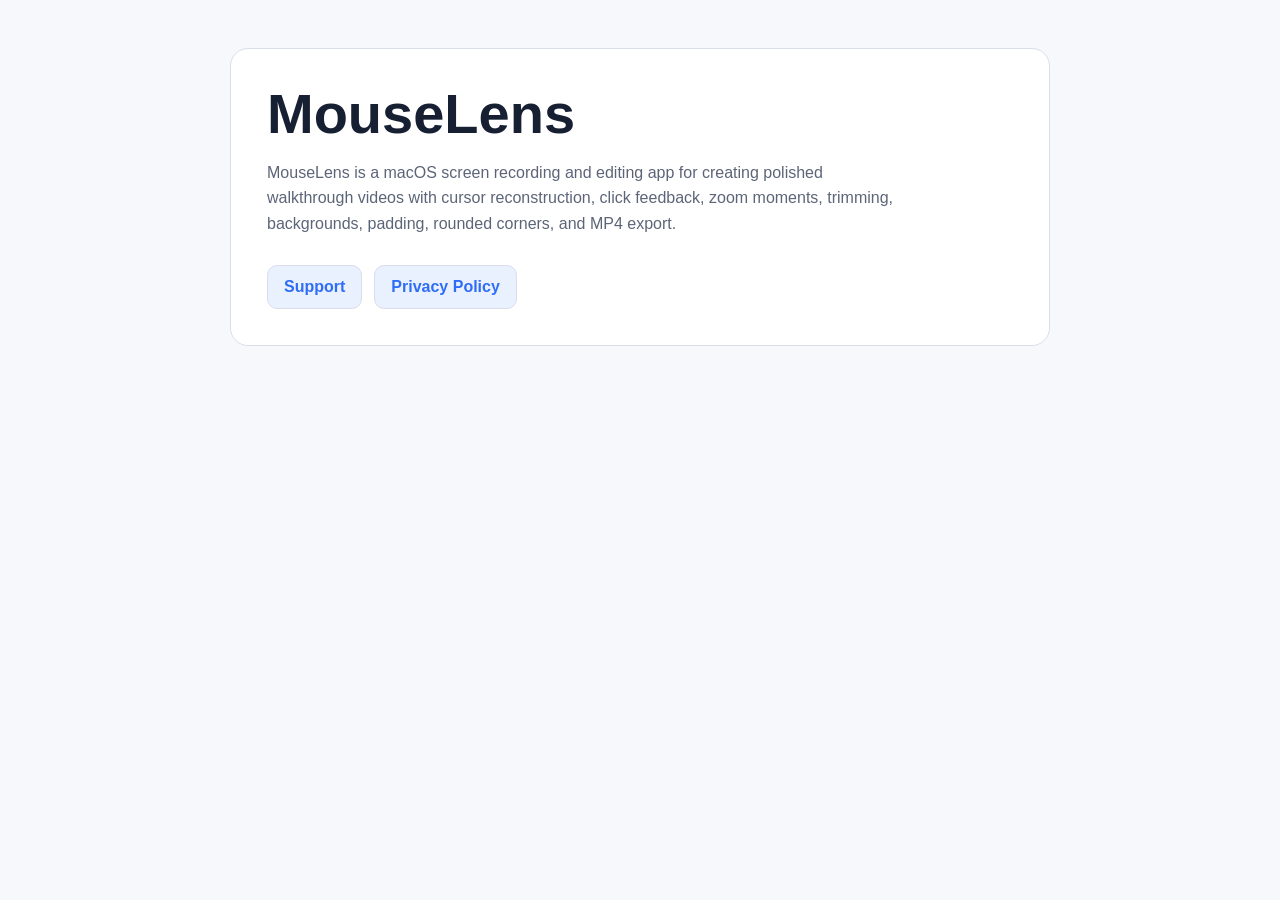
==== index.html @ bdfcdf28 "Create index.html with basic layout and styles Add initial HTML structure and styles for MouseLens a" ====
<!doctype html>
<html lang="en">
<head>
  <meta charset="utf-8">
  <meta name="viewport" content="width=device-width, initial-scale=1">
  <title>MouseLens</title>
  <style>
    :root {
      color-scheme: light dark;
      --bg: #f7f8fb;
      --fg: #172033;
      --muted: #5c6578;
      --panel: #ffffff;
      --border: #d9deea;
      --accent: #2f6df6;
    }

    @media (prefers-color-scheme: dark) {
      :root {
        --bg: #101420;
        --fg: #eef2fb;
        --muted: #aeb6c8;
        --panel: #171d2b;
        --border: #30384c;
        --accent: #7aa2ff;
      }
    }

    * {
      box-sizing: border-box;
    }

    body {
      margin: 0;
      background: var(--bg);
      color: var(--fg);
      font: 16px/1.6 -apple-system, BlinkMacSystemFont, "Segoe UI", sans-serif;
    }

    main {
      width: min(820px, calc(100% - 32px));
      margin: 48px auto;
      padding: 36px;
      background: var(--panel);
      border: 1px solid var(--border);
      border-radius: 18px;
    }

    h1 {
      margin: 0 0 8px;
      font-size: clamp(34px, 6vw, 56px);
      line-height: 1.05;
      letter-spacing: 0;
    }

    p {
      color: var(--muted);
      max-width: 640px;
    }

    nav {
      display: flex;
      gap: 12px;
      flex-wrap: wrap;
      margin-top: 28px;
    }

    a {
      color: var(--accent);
    }

    .button {
      display: inline-flex;
      align-items: center;
      min-height: 44px;
      padding: 0 16px;
      border: 1px solid var(--border);
      border-radius: 10px;
      text-decoration: none;
      font-weight: 600;
      background: color-mix(in srgb, var(--accent) 10%, transparent);
    }
  </style>
</head>
<body>
  <main>
    <h1>MouseLens</h1>
    <p>MouseLens is a macOS screen recording and editing app for creating polished walkthrough videos with cursor reconstruction, click feedback, zoom moments, trimming, backgrounds, padding, rounded corners, and MP4 export.</p>

    <nav>
      <a class="button" href="support.html">Support</a>
      <a class="button" href="privacy.html">Privacy Policy</a>
    </nav>
  </main>
</body>
</html>
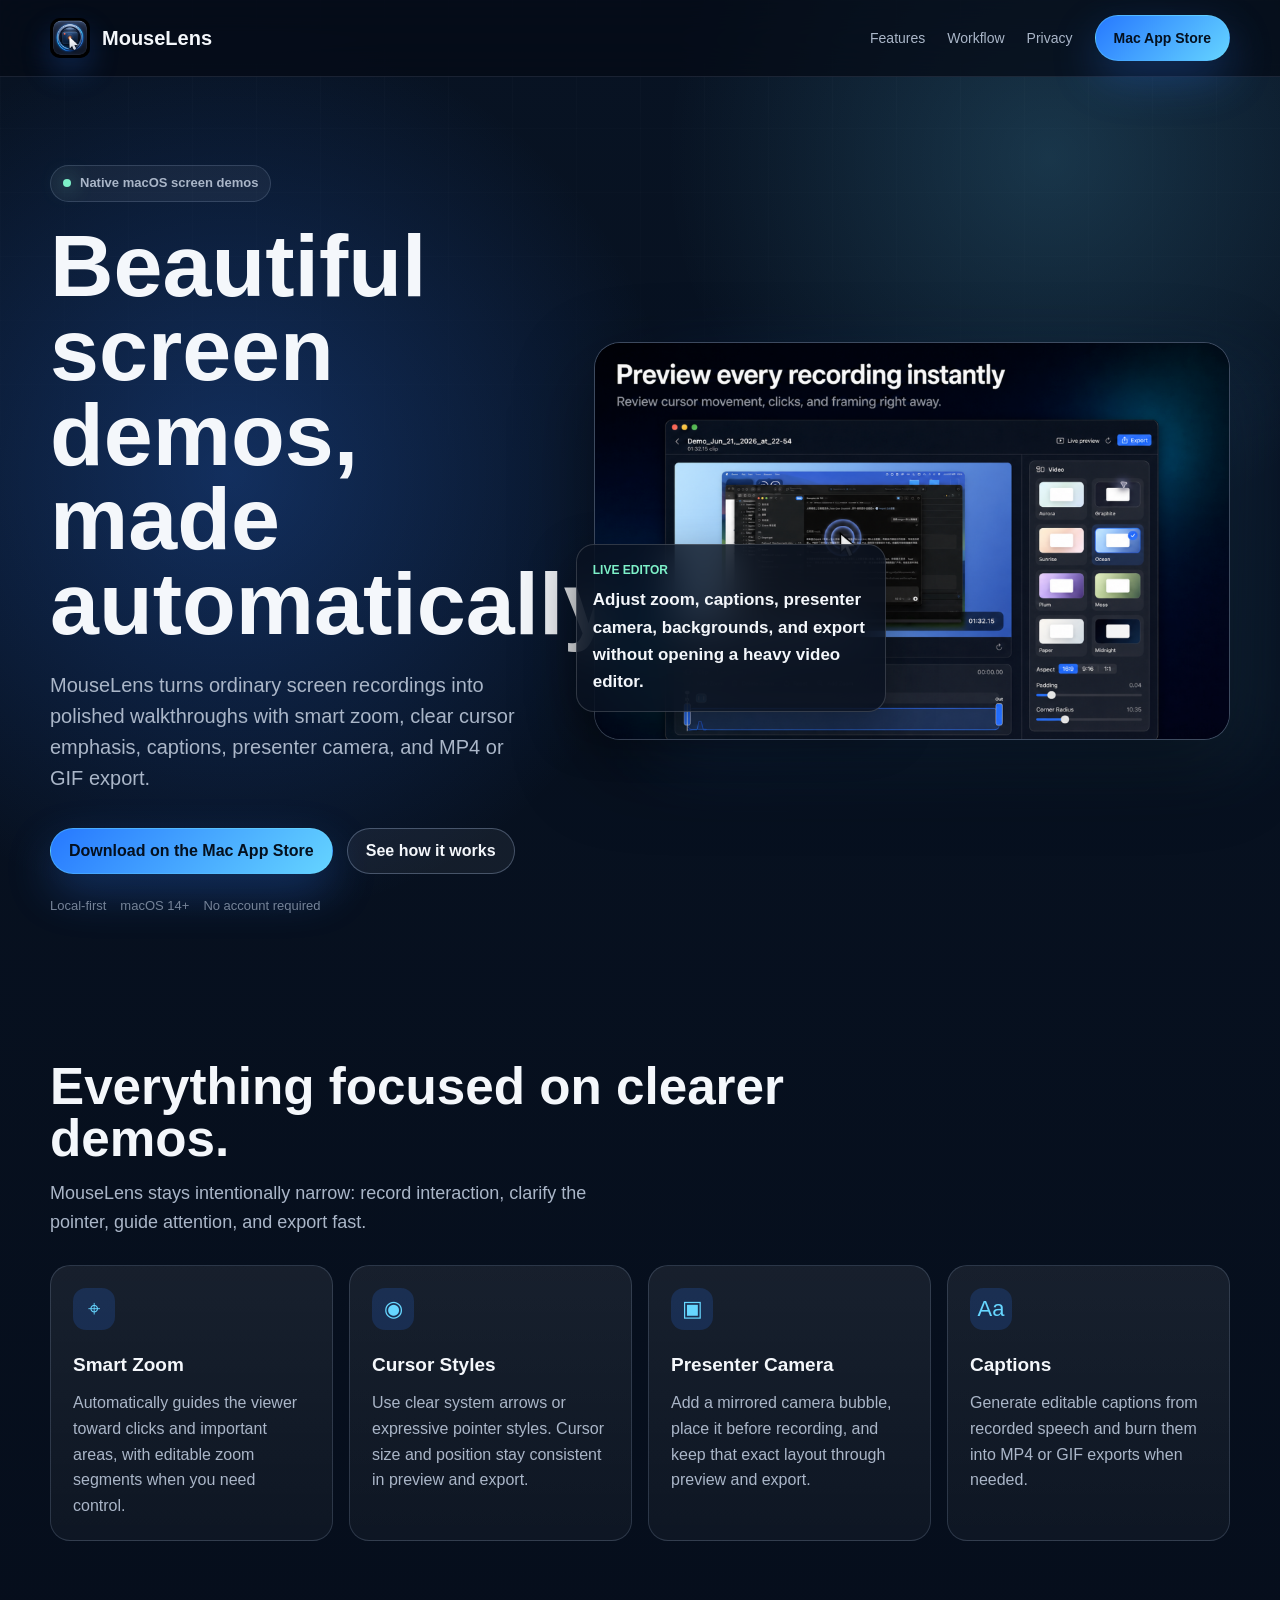
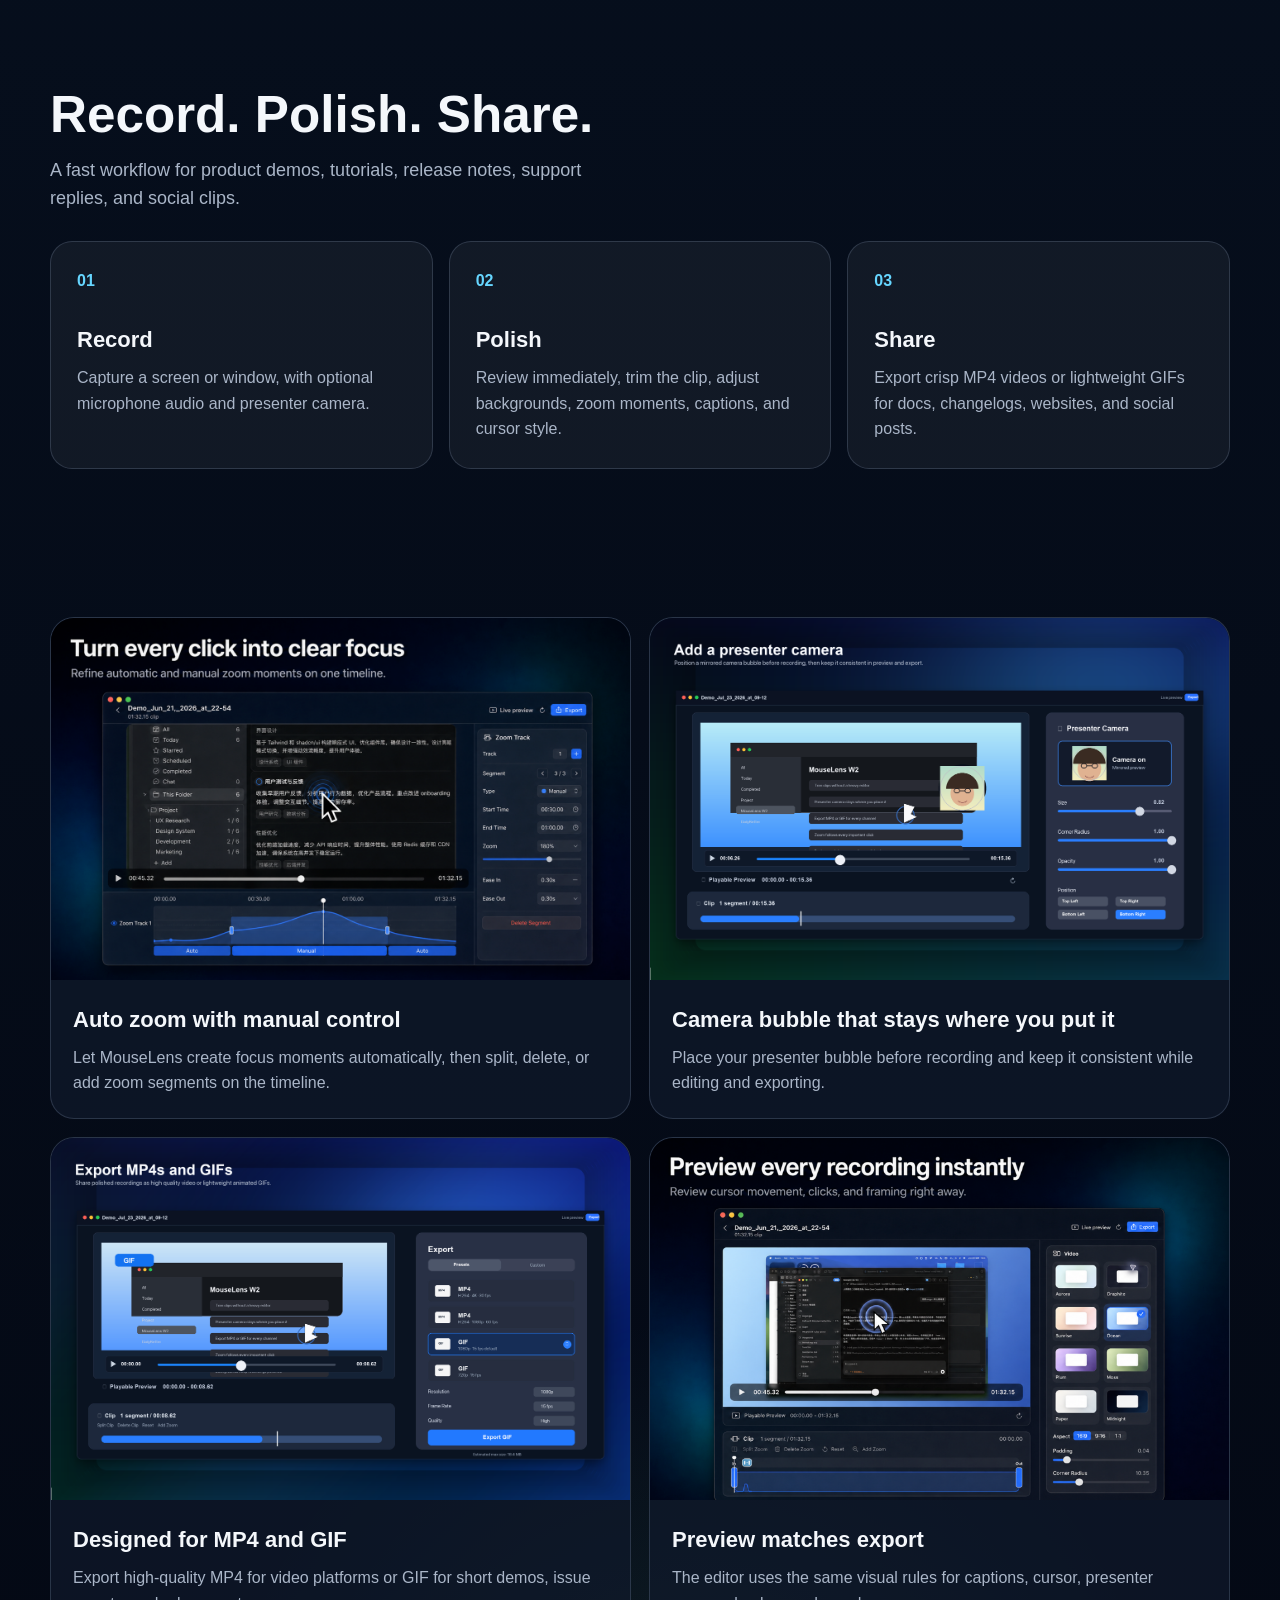
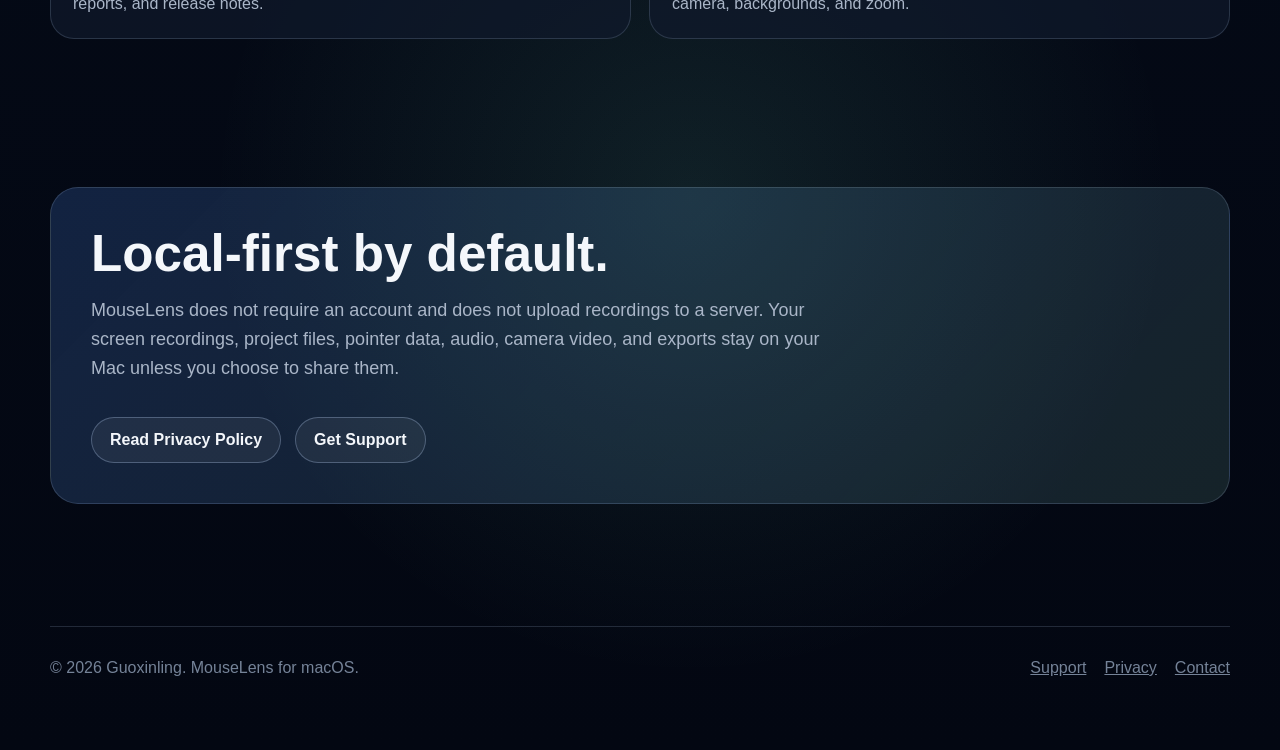
==== commit 6d35b85e: "Redesign MouseLens product site" ====
--- a/index.html
+++ b/index.html
@@ -3,94 +3,177 @@
 <head>
   <meta charset="utf-8">
   <meta name="viewport" content="width=device-width, initial-scale=1">
-  <title>MouseLens</title>
-  <style>
-    :root {
-      color-scheme: light dark;
-      --bg: #f7f8fb;
-      --fg: #172033;
-      --muted: #5c6578;
-      --panel: #ffffff;
-      --border: #d9deea;
-      --accent: #2f6df6;
-    }
-
-    @media (prefers-color-scheme: dark) {
-      :root {
-        --bg: #101420;
-        --fg: #eef2fb;
-        --muted: #aeb6c8;
-        --panel: #171d2b;
-        --border: #30384c;
-        --accent: #7aa2ff;
-      }
-    }
-
-    * {
-      box-sizing: border-box;
-    }
-
-    body {
-      margin: 0;
-      background: var(--bg);
-      color: var(--fg);
-      font: 16px/1.6 -apple-system, BlinkMacSystemFont, "Segoe UI", sans-serif;
-    }
-
-    main {
-      width: min(820px, calc(100% - 32px));
-      margin: 48px auto;
-      padding: 36px;
-      background: var(--panel);
-      border: 1px solid var(--border);
-      border-radius: 18px;
-    }
-
-    h1 {
-      margin: 0 0 8px;
-      font-size: clamp(34px, 6vw, 56px);
-      line-height: 1.05;
-      letter-spacing: 0;
-    }
-
-    p {
-      color: var(--muted);
-      max-width: 640px;
-    }
-
-    nav {
-      display: flex;
-      gap: 12px;
-      flex-wrap: wrap;
-      margin-top: 28px;
-    }
-
-    a {
-      color: var(--accent);
-    }
-
-    .button {
-      display: inline-flex;
-      align-items: center;
-      min-height: 44px;
-      padding: 0 16px;
-      border: 1px solid var(--border);
-      border-radius: 10px;
-      text-decoration: none;
-      font-weight: 600;
-      background: color-mix(in srgb, var(--accent) 10%, transparent);
-    }
-  </style>
+  <meta name="description" content="MouseLens is a macOS screen recorder for polished demos with smart zoom, captions, presenter camera, cursor styles, MP4 export, and GIF export.">
+  <title>MouseLens — Polished screen recordings, fast</title>
+  <link rel="icon" href="assets/icon-128.png">
+  <link rel="stylesheet" href="styles.css">
 </head>
 <body>
-  <main>
-    <h1>MouseLens</h1>
-    <p>MouseLens is a macOS screen recording and editing app for creating polished walkthrough videos with cursor reconstruction, click feedback, zoom moments, trimming, backgrounds, padding, rounded corners, and MP4 export.</p>
+  <div class="page">
+    <header class="nav">
+      <div class="container nav-inner">
+        <a class="brand" href="index.html" aria-label="MouseLens home">
+          <img src="assets/icon-128.png" alt="">
+          <span>MouseLens</span>
+        </a>
+        <nav class="nav-links" aria-label="Primary navigation">
+          <a href="#features">Features</a>
+          <a href="#workflow">Workflow</a>
+          <a href="#privacy">Privacy</a>
+          <a class="button primary" href="https://apps.apple.com/app/id6782615815">Mac App Store</a>
+        </nav>
+      </div>
+    </header>
 
-    <nav>
-      <a class="button" href="support.html">Support</a>
-      <a class="button" href="privacy.html">Privacy Policy</a>
-    </nav>
-  </main>
+    <main>
+      <section class="hero">
+        <div class="container hero-grid">
+          <div>
+            <span class="eyebrow">Native macOS screen demos</span>
+            <h1>Beautiful screen demos, made automatically.</h1>
+            <p class="hero-copy">MouseLens turns ordinary screen recordings into polished walkthroughs with smart zoom, clear cursor emphasis, captions, presenter camera, and MP4 or GIF export.</p>
+            <div class="hero-actions">
+              <a class="button primary" href="https://apps.apple.com/app/id6782615815">Download on the Mac App Store</a>
+              <a class="button secondary" href="#workflow">See how it works</a>
+            </div>
+            <div class="hero-notes">
+              <span>Local-first</span>
+              <span>macOS 14+</span>
+              <span>No account required</span>
+            </div>
+          </div>
+
+          <div class="hero-visual" aria-label="MouseLens editor preview">
+            <div class="product-frame">
+              <img src="assets/preview.png" alt="MouseLens editor showing a polished screen recording preview">
+            </div>
+            <div class="floating-panel">
+              <p class="panel-kicker">Live editor</p>
+              <p class="panel-title">Adjust zoom, captions, presenter camera, backgrounds, and export without opening a heavy video editor.</p>
+            </div>
+          </div>
+        </div>
+      </section>
+
+      <section class="section" id="features">
+        <div class="container">
+          <div class="section-head">
+            <div>
+              <h2>Everything focused on clearer demos.</h2>
+              <p class="section-lede">MouseLens stays intentionally narrow: record interaction, clarify the pointer, guide attention, and export fast.</p>
+            </div>
+          </div>
+
+          <div class="cards">
+            <article class="card">
+              <div class="card-icon">⌖</div>
+              <h3>Smart Zoom</h3>
+              <p>Automatically guides the viewer toward clicks and important areas, with editable zoom segments when you need control.</p>
+            </article>
+            <article class="card">
+              <div class="card-icon">◉</div>
+              <h3>Cursor Styles</h3>
+              <p>Use clear system arrows or expressive pointer styles. Cursor size and position stay consistent in preview and export.</p>
+            </article>
+            <article class="card">
+              <div class="card-icon">▣</div>
+              <h3>Presenter Camera</h3>
+              <p>Add a mirrored camera bubble, place it before recording, and keep that exact layout through preview and export.</p>
+            </article>
+            <article class="card">
+              <div class="card-icon">Aa</div>
+              <h3>Captions</h3>
+              <p>Generate editable captions from recorded speech and burn them into MP4 or GIF exports when needed.</p>
+            </article>
+          </div>
+        </div>
+      </section>
+
+      <section class="section" id="workflow">
+        <div class="container">
+          <div class="section-head">
+            <div>
+              <h2>Record. Polish. Share.</h2>
+              <p class="section-lede">A fast workflow for product demos, tutorials, release notes, support replies, and social clips.</p>
+            </div>
+          </div>
+
+          <div class="workflow">
+            <article class="step">
+              <h3>Record</h3>
+              <p>Capture a screen or window, with optional microphone audio and presenter camera.</p>
+            </article>
+            <article class="step">
+              <h3>Polish</h3>
+              <p>Review immediately, trim the clip, adjust backgrounds, zoom moments, captions, and cursor style.</p>
+            </article>
+            <article class="step">
+              <h3>Share</h3>
+              <p>Export crisp MP4 videos or lightweight GIFs for docs, changelogs, websites, and social posts.</p>
+            </article>
+          </div>
+        </div>
+      </section>
+
+      <section class="section">
+        <div class="container">
+          <div class="showcase">
+            <article class="showcase-card">
+              <img src="assets/zoom-track.png" alt="MouseLens zoom track in the editor">
+              <div class="showcase-copy">
+                <h3>Auto zoom with manual control</h3>
+                <p>Let MouseLens create focus moments automatically, then split, delete, or add zoom segments on the timeline.</p>
+              </div>
+            </article>
+            <article class="showcase-card">
+              <img src="assets/presenter.png" alt="MouseLens presenter camera controls">
+              <div class="showcase-copy">
+                <h3>Camera bubble that stays where you put it</h3>
+                <p>Place your presenter bubble before recording and keep it consistent while editing and exporting.</p>
+              </div>
+            </article>
+            <article class="showcase-card">
+              <img src="assets/export.png" alt="MouseLens export settings for MP4 and GIF">
+              <div class="showcase-copy">
+                <h3>Designed for MP4 and GIF</h3>
+                <p>Export high-quality MP4 for video platforms or GIF for short demos, issue reports, and release notes.</p>
+              </div>
+            </article>
+            <article class="showcase-card">
+              <img src="assets/preview.png" alt="MouseLens styled preview with background and cursor">
+              <div class="showcase-copy">
+                <h3>Preview matches export</h3>
+                <p>The editor uses the same visual rules for captions, cursor, presenter camera, backgrounds, and zoom.</p>
+              </div>
+            </article>
+          </div>
+        </div>
+      </section>
+
+      <section class="section" id="privacy">
+        <div class="container">
+          <div class="privacy-band">
+            <h2>Local-first by default.</h2>
+            <p>MouseLens does not require an account and does not upload recordings to a server. Your screen recordings, project files, pointer data, audio, camera video, and exports stay on your Mac unless you choose to share them.</p>
+            <div class="hero-actions">
+              <a class="button secondary" href="privacy.html">Read Privacy Policy</a>
+              <a class="button secondary" href="support.html">Get Support</a>
+            </div>
+          </div>
+        </div>
+      </section>
+    </main>
+
+    <footer class="footer">
+      <div class="container footer-inner">
+        <div>© 2026 Guoxinling. MouseLens for macOS.</div>
+        <div class="footer-links">
+          <a href="support.html">Support</a>
+          <a href="privacy.html">Privacy</a>
+          <a href="mailto:guoxinling_xisu@163.com">Contact</a>
+        </div>
+      </div>
+    </footer>
+  </div>
 </body>
 </html>
--- a/styles.css
+++ b/styles.css
@@ -0,0 +1,531 @@
+:root {
+  color-scheme: dark;
+  --bg: #07101d;
+  --bg-deep: #030712;
+  --surface: rgba(16, 26, 43, 0.72);
+  --surface-strong: rgba(22, 34, 55, 0.88);
+  --line: rgba(177, 199, 234, 0.18);
+  --line-strong: rgba(177, 199, 234, 0.32);
+  --text: #f4f7fb;
+  --muted: #aab6c8;
+  --soft: #758398;
+  --blue: #2f7cff;
+  --cyan: #66d6ff;
+  --green: #7df0c8;
+  --shadow: 0 28px 80px rgba(0, 0, 0, 0.42);
+}
+
+* {
+  box-sizing: border-box;
+}
+
+html {
+  scroll-behavior: smooth;
+}
+
+body {
+  margin: 0;
+  min-width: 320px;
+  background:
+    radial-gradient(circle at 18% 12%, rgba(47, 124, 255, 0.28), transparent 28rem),
+    radial-gradient(circle at 82% 4%, rgba(102, 214, 255, 0.18), transparent 24rem),
+    radial-gradient(circle at 54% 86%, rgba(125, 240, 200, 0.10), transparent 30rem),
+    linear-gradient(180deg, #081323 0%, var(--bg-deep) 100%);
+  color: var(--text);
+  font: 16px/1.6 -apple-system, BlinkMacSystemFont, "SF Pro Text", "Segoe UI", sans-serif;
+  letter-spacing: 0;
+}
+
+body::before {
+  content: "";
+  position: fixed;
+  inset: 0;
+  pointer-events: none;
+  background-image:
+    linear-gradient(rgba(255,255,255,0.026) 1px, transparent 1px),
+    linear-gradient(90deg, rgba(255,255,255,0.026) 1px, transparent 1px);
+  background-size: 64px 64px;
+  mask-image: linear-gradient(to bottom, rgba(0,0,0,0.6), transparent 75%);
+}
+
+a {
+  color: inherit;
+}
+
+.page {
+  position: relative;
+  overflow: hidden;
+}
+
+.container {
+  width: min(1180px, calc(100% - 40px));
+  margin: 0 auto;
+}
+
+.nav {
+  position: sticky;
+  top: 0;
+  z-index: 20;
+  border-bottom: 1px solid rgba(177, 199, 234, 0.12);
+  background: rgba(5, 11, 21, 0.72);
+  backdrop-filter: blur(22px);
+}
+
+.nav-inner {
+  display: flex;
+  align-items: center;
+  justify-content: space-between;
+  min-height: 76px;
+  gap: 24px;
+}
+
+.brand {
+  display: inline-flex;
+  align-items: center;
+  gap: 12px;
+  text-decoration: none;
+  font-weight: 760;
+}
+
+.brand img {
+  width: 40px;
+  height: 40px;
+  border-radius: 10px;
+  box-shadow: 0 14px 30px rgba(47, 124, 255, 0.22);
+}
+
+.brand span {
+  font-size: 20px;
+}
+
+.nav-links {
+  display: flex;
+  align-items: center;
+  gap: 22px;
+  color: var(--muted);
+  font-size: 14px;
+}
+
+.nav-links a {
+  text-decoration: none;
+}
+
+.nav-links a:hover {
+  color: var(--text);
+}
+
+.button {
+  display: inline-flex;
+  align-items: center;
+  justify-content: center;
+  gap: 10px;
+  min-height: 46px;
+  padding: 0 18px;
+  border: 1px solid var(--line-strong);
+  border-radius: 999px;
+  color: var(--text);
+  text-decoration: none;
+  font-weight: 700;
+  white-space: nowrap;
+}
+
+.button.primary {
+  border-color: rgba(102, 214, 255, 0.40);
+  background: linear-gradient(135deg, #2678ff 0%, #65d4ff 100%);
+  color: #04101f;
+  box-shadow: 0 18px 45px rgba(47, 124, 255, 0.28);
+}
+
+.button.secondary {
+  background: rgba(255,255,255,0.055);
+}
+
+.hero {
+  padding: 88px 0 70px;
+}
+
+.hero-grid {
+  display: grid;
+  grid-template-columns: minmax(0, 0.92fr) minmax(420px, 1.2fr);
+  align-items: center;
+  gap: 56px;
+}
+
+.eyebrow {
+  display: inline-flex;
+  align-items: center;
+  gap: 9px;
+  padding: 7px 12px;
+  border: 1px solid var(--line);
+  border-radius: 999px;
+  background: rgba(255,255,255,0.052);
+  color: var(--muted);
+  font-size: 13px;
+  font-weight: 700;
+}
+
+.eyebrow::before {
+  content: "";
+  width: 8px;
+  height: 8px;
+  border-radius: 50%;
+  background: var(--green);
+  box-shadow: 0 0 20px rgba(125, 240, 200, 0.78);
+}
+
+h1 {
+  margin: 22px 0 0;
+  font-size: clamp(48px, 7vw, 88px);
+  line-height: 0.96;
+  letter-spacing: 0;
+}
+
+.hero-copy {
+  margin: 24px 0 0;
+  max-width: 610px;
+  color: var(--muted);
+  font-size: 20px;
+  line-height: 1.55;
+}
+
+.hero-actions {
+  display: flex;
+  flex-wrap: wrap;
+  gap: 14px;
+  margin-top: 34px;
+}
+
+.hero-notes {
+  display: flex;
+  flex-wrap: wrap;
+  gap: 14px;
+  margin-top: 22px;
+  color: var(--soft);
+  font-size: 13px;
+}
+
+.hero-visual {
+  position: relative;
+}
+
+.hero-visual::before {
+  content: "";
+  position: absolute;
+  inset: 8% -4% -4% 10%;
+  background: linear-gradient(135deg, rgba(47,124,255,0.22), rgba(102,214,255,0.10));
+  filter: blur(38px);
+}
+
+.product-frame {
+  position: relative;
+  overflow: hidden;
+  border: 1px solid var(--line-strong);
+  border-radius: 26px;
+  background: rgba(7, 14, 27, 0.78);
+  box-shadow: var(--shadow);
+}
+
+.product-frame img {
+  display: block;
+  width: 100%;
+  height: auto;
+}
+
+.floating-panel {
+  position: absolute;
+  left: -18px;
+  bottom: 28px;
+  width: min(310px, 56%);
+  padding: 16px;
+  border: 1px solid rgba(255,255,255,0.16);
+  border-radius: 18px;
+  background: rgba(10, 17, 31, 0.78);
+  box-shadow: 0 18px 48px rgba(0, 0, 0, 0.38);
+  backdrop-filter: blur(22px);
+}
+
+.panel-kicker {
+  margin: 0 0 6px;
+  color: var(--green);
+  font-size: 12px;
+  font-weight: 800;
+  text-transform: uppercase;
+}
+
+.panel-title {
+  margin: 0;
+  font-size: 17px;
+  font-weight: 760;
+}
+
+.section {
+  padding: 74px 0;
+}
+
+.section-head {
+  display: flex;
+  align-items: end;
+  justify-content: space-between;
+  gap: 28px;
+  margin-bottom: 28px;
+}
+
+.section h2 {
+  margin: 0;
+  max-width: 760px;
+  font-size: clamp(34px, 4vw, 56px);
+  line-height: 1.02;
+}
+
+.section-lede {
+  max-width: 560px;
+  margin: 14px 0 0;
+  color: var(--muted);
+  font-size: 18px;
+}
+
+.cards {
+  display: grid;
+  grid-template-columns: repeat(4, minmax(0, 1fr));
+  gap: 16px;
+}
+
+.card {
+  min-height: 220px;
+  padding: 22px;
+  border: 1px solid var(--line);
+  border-radius: 20px;
+  background: linear-gradient(180deg, rgba(255,255,255,0.072), rgba(255,255,255,0.035));
+}
+
+.card-icon {
+  display: grid;
+  place-items: center;
+  width: 42px;
+  height: 42px;
+  margin-bottom: 20px;
+  border-radius: 13px;
+  background: rgba(47,124,255,0.18);
+  color: var(--cyan);
+  font-size: 22px;
+}
+
+.card h3 {
+  margin: 0 0 10px;
+  font-size: 19px;
+}
+
+.card p {
+  margin: 0;
+  color: var(--muted);
+}
+
+.workflow {
+  display: grid;
+  grid-template-columns: repeat(3, minmax(0, 1fr));
+  gap: 16px;
+  counter-reset: step;
+}
+
+.step {
+  position: relative;
+  min-height: 190px;
+  padding: 26px;
+  border: 1px solid var(--line);
+  border-radius: 22px;
+  background: rgba(255,255,255,0.05);
+}
+
+.step::before {
+  counter-increment: step;
+  content: "0" counter(step);
+  display: inline-flex;
+  margin-bottom: 28px;
+  color: var(--cyan);
+  font-weight: 800;
+}
+
+.step h3 {
+  margin: 0 0 8px;
+  font-size: 22px;
+}
+
+.step p {
+  margin: 0;
+  color: var(--muted);
+}
+
+.showcase {
+  display: grid;
+  grid-template-columns: 1fr 1fr;
+  gap: 18px;
+}
+
+.showcase-card {
+  overflow: hidden;
+  border: 1px solid var(--line);
+  border-radius: 24px;
+  background: var(--surface);
+}
+
+.showcase-card img {
+  display: block;
+  width: 100%;
+  height: auto;
+}
+
+.showcase-copy {
+  padding: 22px;
+}
+
+.showcase-copy h3 {
+  margin: 0 0 8px;
+  font-size: 22px;
+}
+
+.showcase-copy p {
+  margin: 0;
+  color: var(--muted);
+}
+
+.privacy-band {
+  padding: 40px;
+  border: 1px solid var(--line);
+  border-radius: 28px;
+  background:
+    linear-gradient(135deg, rgba(47,124,255,0.16), rgba(125,240,200,0.08)),
+    rgba(255,255,255,0.04);
+}
+
+.privacy-band h2 {
+  margin: 0;
+  font-size: clamp(32px, 4vw, 52px);
+}
+
+.privacy-band p {
+  max-width: 760px;
+  margin: 16px 0 0;
+  color: var(--muted);
+  font-size: 18px;
+}
+
+.footer {
+  padding: 48px 0 70px;
+  color: var(--soft);
+}
+
+.footer-inner {
+  display: flex;
+  align-items: center;
+  justify-content: space-between;
+  gap: 20px;
+  border-top: 1px solid var(--line);
+  padding-top: 28px;
+}
+
+.footer-links {
+  display: flex;
+  flex-wrap: wrap;
+  gap: 18px;
+}
+
+.content-page {
+  padding: 74px 0;
+}
+
+.content-card {
+  width: min(860px, 100%);
+  margin: 0 auto;
+  padding: clamp(28px, 5vw, 54px);
+  border: 1px solid var(--line);
+  border-radius: 28px;
+  background: rgba(16, 26, 43, 0.78);
+  box-shadow: var(--shadow);
+}
+
+.content-card h1 {
+  font-size: clamp(36px, 5vw, 58px);
+}
+
+.content-card h2 {
+  margin: 34px 0 8px;
+  font-size: 22px;
+}
+
+.content-card p,
+.content-card li {
+  color: var(--muted);
+}
+
+.content-card a {
+  color: var(--cyan);
+}
+
+.updated {
+  margin: 12px 0 28px;
+  color: var(--soft);
+}
+
+@media (max-width: 980px) {
+  .hero-grid,
+  .showcase {
+    grid-template-columns: 1fr;
+  }
+
+  .cards,
+  .workflow {
+    grid-template-columns: repeat(2, minmax(0, 1fr));
+  }
+
+  .hero {
+    padding-top: 58px;
+  }
+}
+
+@media (max-width: 680px) {
+  .container {
+    width: min(100% - 28px, 1180px);
+  }
+
+  .nav-inner {
+    min-height: 66px;
+  }
+
+  .nav-links a:not(.button) {
+    display: none;
+  }
+
+  .hero-grid {
+    gap: 34px;
+  }
+
+  .hero-copy {
+    font-size: 17px;
+  }
+
+  .cards,
+  .workflow {
+    grid-template-columns: 1fr;
+  }
+
+  .section {
+    padding: 52px 0;
+  }
+
+  .section-head,
+  .footer-inner {
+    display: block;
+  }
+
+  .footer-links {
+    margin-top: 18px;
+  }
+
+  .floating-panel {
+    position: relative;
+    left: auto;
+    bottom: auto;
+    width: auto;
+    margin: 12px;
+  }
+}
